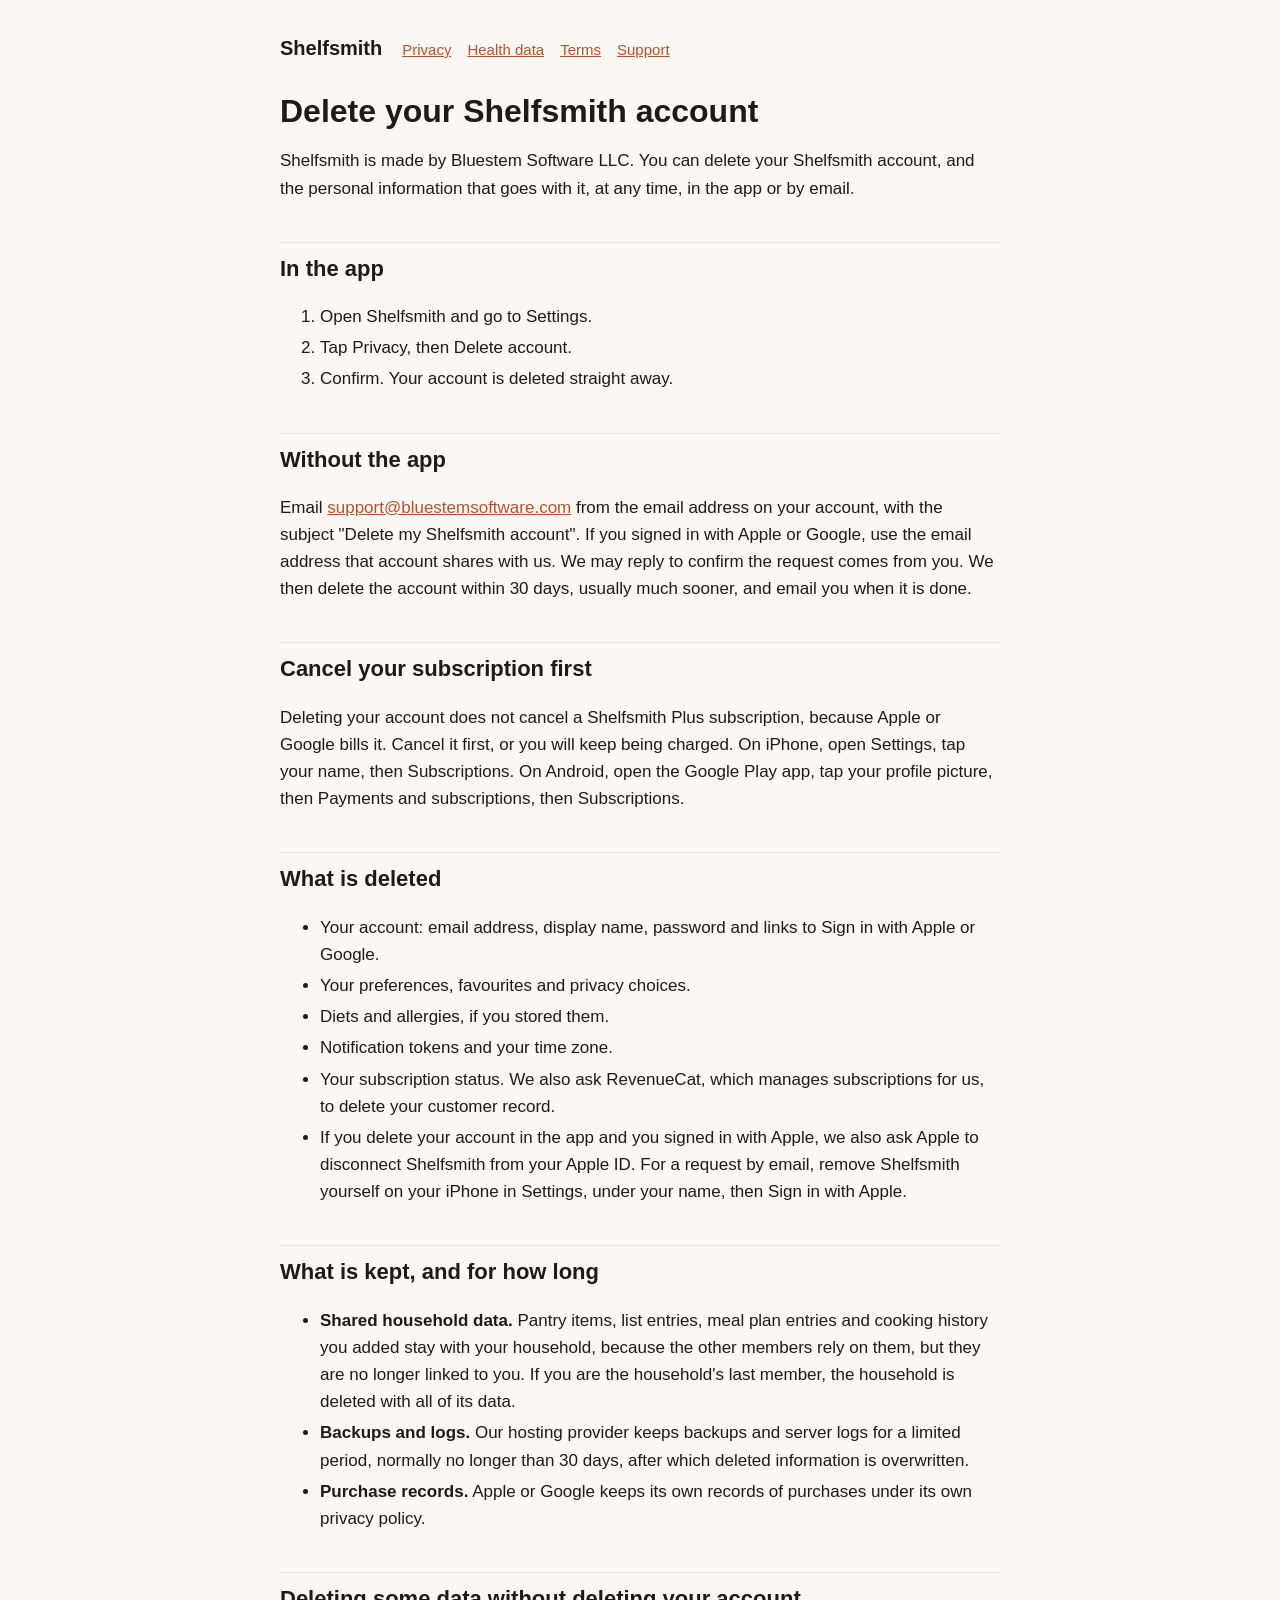
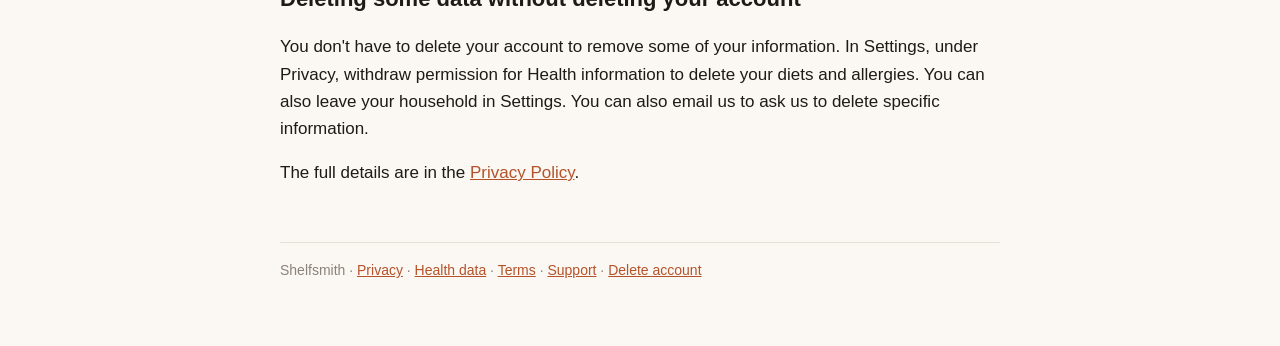
==== site/delete-account.html @ e6d18a07 "Add Google Play wording and an account deletion page Billing, cancelling and refunds now cover Googl" ====
<!doctype html>
<html lang="en">
<head>
<meta charset="utf-8">
<meta name="viewport" content="width=device-width, initial-scale=1">
<title>Delete your account · Shelfsmith</title>
<link rel="stylesheet" href="style.css">
</head>
<body>
<div class="wrap">
<header class="site">
  <a class="brand" href="./">Shelfsmith</a>
  <nav>
    <a href="privacy">Privacy</a>
    <a href="health-data">Health data</a>
    <a href="terms">Terms</a>
    <a href="./">Support</a>
  </nav>
</header>


<h1>Delete your Shelfsmith account</h1>
<p>Shelfsmith is made by Bluestem Software LLC. You can delete your Shelfsmith account, and the personal information that goes with it, at any time, in the app or by email.</p>

<h2>In the app</h2>
<ol>
  <li>Open Shelfsmith and go to Settings.</li>
  <li>Tap Privacy, then Delete account.</li>
  <li>Confirm. Your account is deleted straight away.</li>
</ol>

<h2>Without the app</h2>
<p>Email <a href="mailto:support@bluestemsoftware.com?subject=Delete%20my%20Shelfsmith%20account">support@bluestemsoftware.com</a> from the email address on your account, with the subject "Delete my Shelfsmith account". If you signed in with Apple or Google, use the email address that account shares with us. We may reply to confirm the request comes from you. We then delete the account within 30 days, usually much sooner, and email you when it is done.</p>

<h2>Cancel your subscription first</h2>
<p>Deleting your account does not cancel a Shelfsmith Plus subscription, because Apple or Google bills it. Cancel it first, or you will keep being charged. On iPhone, open Settings, tap your name, then Subscriptions. On Android, open the Google Play app, tap your profile picture, then Payments and subscriptions, then Subscriptions.</p>

<h2>What is deleted</h2>
<ul>
  <li>Your account: email address, display name, password and links to Sign in with Apple or Google.</li>
  <li>Your preferences, favourites and privacy choices.</li>
  <li>Diets and allergies, if you stored them.</li>
  <li>Notification tokens and your time zone.</li>
  <li>Your subscription status. We also ask RevenueCat, which manages subscriptions for us, to delete your customer record.</li>
  <li>If you delete your account in the app and you signed in with Apple, we also ask Apple to disconnect Shelfsmith from your Apple ID. For a request by email, remove Shelfsmith yourself on your iPhone in Settings, under your name, then Sign in with Apple.</li>
</ul>

<h2>What is kept, and for how long</h2>
<ul>
  <li><strong>Shared household data.</strong> Pantry items, list entries, meal plan entries and cooking history you added stay with your household, because the other members rely on them, but they are no longer linked to you. If you are the household's last member, the household is deleted with all of its data.</li>
  <li><strong>Backups and logs.</strong> Our hosting provider keeps backups and server logs for a limited period, normally no longer than 30 days, after which deleted information is overwritten.</li>
  <li><strong>Purchase records.</strong> Apple or Google keeps its own records of purchases under its own privacy policy.</li>
</ul>

<h2>Deleting some data without deleting your account</h2>
<p>You don't have to delete your account to remove some of your information. In Settings, under Privacy, withdraw permission for Health information to delete your diets and allergies. You can also leave your household in Settings. You can also email us to ask us to delete specific information.</p>

<p>The full details are in the <a href="privacy">Privacy Policy</a>.</p>

<footer class="site">Shelfsmith · <a href="privacy">Privacy</a> · <a href="health-data">Health data</a> · <a href="terms">Terms</a> · <a href="./">Support</a> · <a href="delete-account">Delete account</a></footer>
</div>
</body>
</html>
---- site/style.css ----
:root {
  --bg: #fbf7f2;
  --surface: #ffffff;
  --text: #1f1a16;
  --muted: #5f5750;
  --faint: #8b837b;
  --border: #e8e0d6;
  --primary: #b4532a;
  --banner: #fff4d6;
  --banner-border: #e9c46a;
}

* { box-sizing: border-box; }

html { -webkit-text-size-adjust: 100%; }

body {
  margin: 0;
  background: var(--bg);
  color: var(--text);
  font: 17px/1.6 -apple-system, BlinkMacSystemFont, "Segoe UI", Roboto, "Helvetica Neue", Arial, sans-serif;
  padding-inline: 20px;
}

.wrap { max-width: 720px; margin: 0 auto; padding-block: 32px 64px; }

header.site { display: flex; flex-wrap: wrap; align-items: baseline; gap: 8px 20px; margin-bottom: 28px; }
header.site .brand { font-weight: 700; font-size: 20px; color: var(--text); text-decoration: none; }
header.site nav { display: flex; flex-wrap: wrap; gap: 4px 16px; font-size: 15px; }

a { color: var(--primary); }

h1 { font-size: 32px; line-height: 1.2; margin: 0 0 6px; }
h2 { font-size: 22px; margin: 40px 0 8px; padding-top: 8px; border-top: 1px solid var(--border); }
h3 { font-size: 18px; margin: 24px 0 6px; }

.updated { color: var(--faint); font-size: 15px; margin: 0 0 24px; }

.draft {
  background: var(--banner);
  border: 1px solid var(--banner-border);
  border-radius: 10px;
  padding: 12px 16px;
  font-size: 15px;
  margin-bottom: 24px;
}

.summary {
  background: var(--surface);
  border: 1px solid var(--border);
  border-radius: 12px;
  padding: 4px 20px;
  margin: 20px 0;
}

.table-wrap { overflow-x: auto; margin: 12px 0; }
table { border-collapse: collapse; width: 100%; min-width: 520px; font-size: 15px; background: var(--surface); }
th, td { text-align: left; vertical-align: top; padding: 10px 12px; border: 1px solid var(--border); }
th { background: #f4ede4; }

li { margin: 4px 0; }

footer.site { margin-top: 56px; padding-top: 16px; border-top: 1px solid var(--border); color: var(--faint); font-size: 14px; }
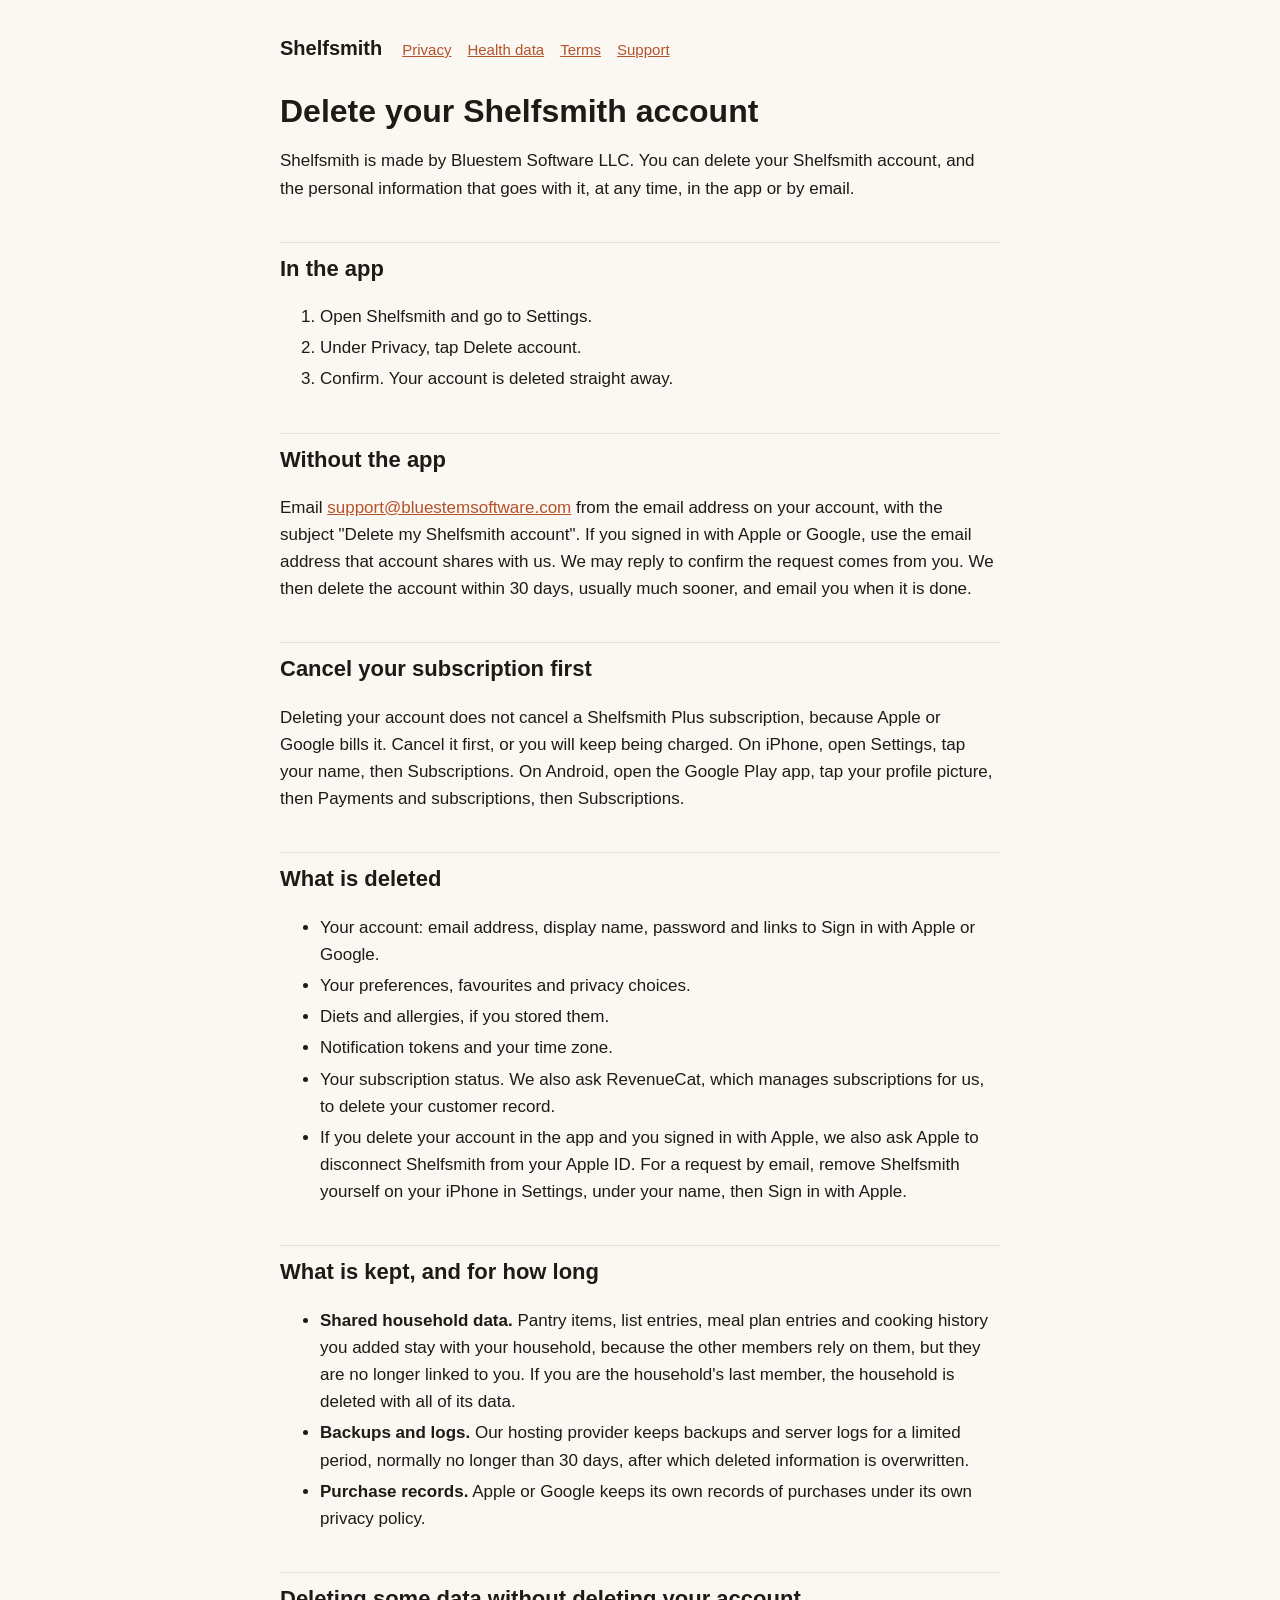
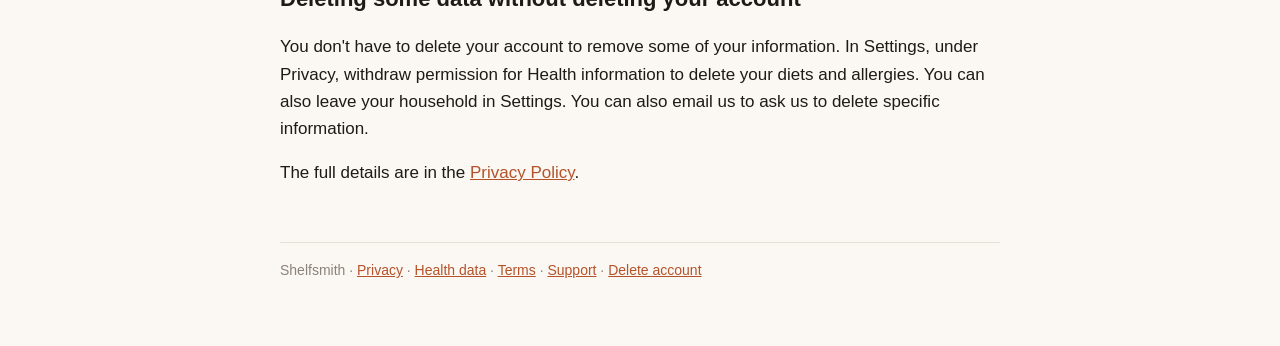
==== commit a29954aa: "Say where Delete account sits in Settings" ====
--- a/site/delete-account.html
+++ b/site/delete-account.html
@@ -25,7 +25,7 @@
 <h2>In the app</h2>
 <ol>
   <li>Open Shelfsmith and go to Settings.</li>
-  <li>Tap Privacy, then Delete account.</li>
+  <li>Under Privacy, tap Delete account.</li>
   <li>Confirm. Your account is deleted straight away.</li>
 </ol>
 
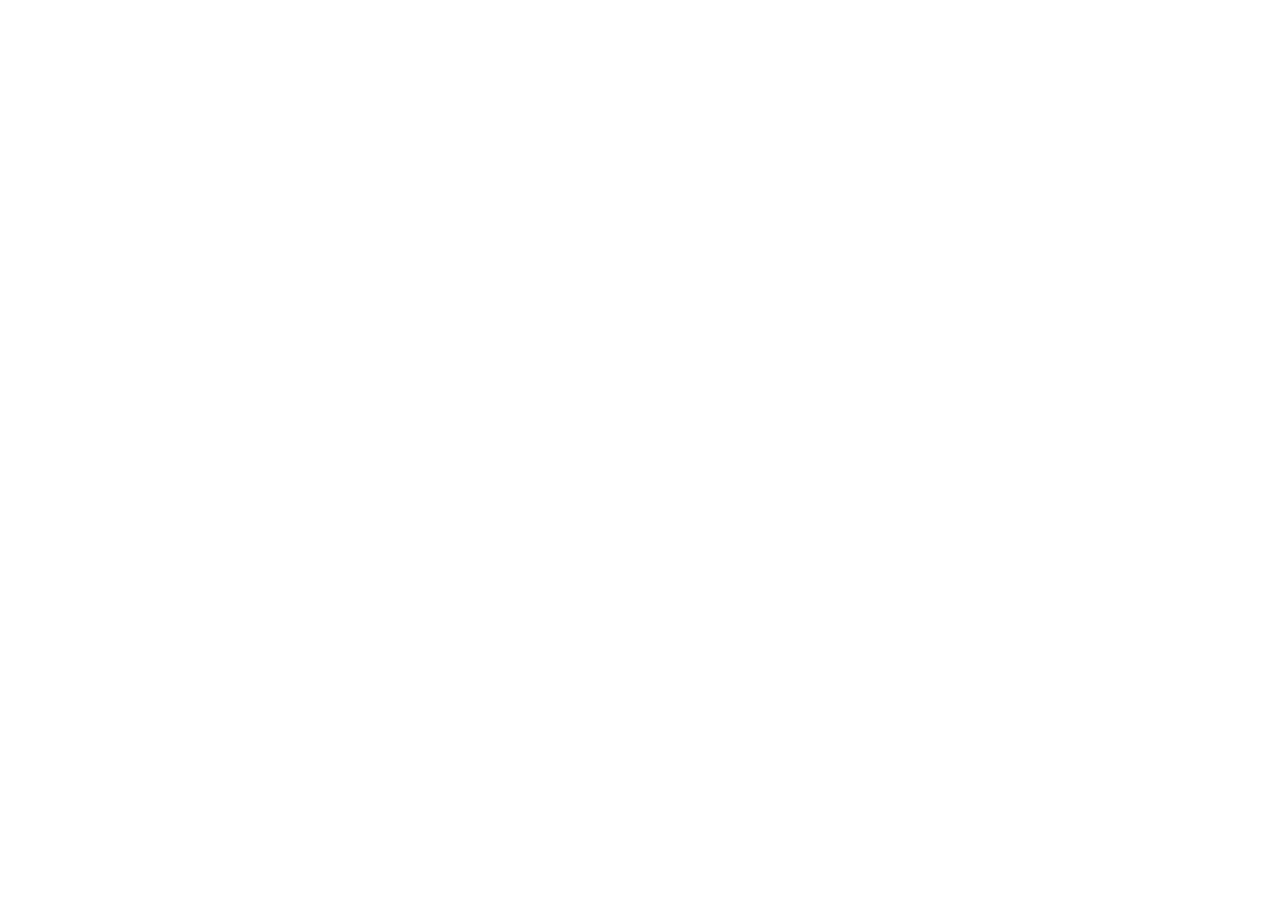
==== commit fa0cee14: "Redirect every page to bluestemsoftware.com/shelfsmith" ====
--- a/site/delete-account.html
+++ b/site/delete-account.html
@@ -4,60 +4,13 @@
 <meta charset="utf-8">
 <meta name="viewport" content="width=device-width, initial-scale=1">
 <title>Delete your account · Shelfsmith</title>
-<link rel="stylesheet" href="style.css">
+<link rel="canonical" href="https://bluestemsoftware.com/shelfsmith/delete-account.html">
+<meta name="robots" content="noindex">
+<script>location.replace('https://bluestemsoftware.com/shelfsmith/delete-account.html' + location.search + location.hash);</script>
+<meta http-equiv="refresh" content="0; url=https://bluestemsoftware.com/shelfsmith/delete-account.html">
+<style>body{margin:0;padding:2rem 1.25rem;background:#fbf7f2;color:#1f1a16;font:17px/1.6 -apple-system,BlinkMacSystemFont,"Segoe UI",Roboto,sans-serif}a{color:#b4532a}</style>
 </head>
 <body>
-<div class="wrap">
-<header class="site">
-  <a class="brand" href="./">Shelfsmith</a>
-  <nav>
-    <a href="privacy">Privacy</a>
-    <a href="health-data">Health data</a>
-    <a href="terms">Terms</a>
-    <a href="./">Support</a>
-  </nav>
-</header>
-
-
-<h1>Delete your Shelfsmith account</h1>
-<p>Shelfsmith is made by Bluestem Software LLC. You can delete your Shelfsmith account, and the personal information that goes with it, at any time, in the app or by email.</p>
-
-<h2>In the app</h2>
-<ol>
-  <li>Open Shelfsmith and go to Settings.</li>
-  <li>Under Privacy, tap Delete account.</li>
-  <li>Confirm. Your account is deleted straight away.</li>
-</ol>
-
-<h2>Without the app</h2>
-<p>Email <a href="mailto:support@bluestemsoftware.com?subject=Delete%20my%20Shelfsmith%20account">support@bluestemsoftware.com</a> from the email address on your account, with the subject "Delete my Shelfsmith account". If you signed in with Apple or Google, use the email address that account shares with us. We may reply to confirm the request comes from you. We then delete the account within 30 days, usually much sooner, and email you when it is done.</p>
-
-<h2>Cancel your subscription first</h2>
-<p>Deleting your account does not cancel a Shelfsmith Plus subscription, because Apple or Google bills it. Cancel it first, or you will keep being charged. On iPhone, open Settings, tap your name, then Subscriptions. On Android, open the Google Play app, tap your profile picture, then Payments and subscriptions, then Subscriptions.</p>
-
-<h2>What is deleted</h2>
-<ul>
-  <li>Your account: email address, display name, password and links to Sign in with Apple or Google.</li>
-  <li>Your preferences, favourites and privacy choices.</li>
-  <li>Diets and allergies, if you stored them.</li>
-  <li>Notification tokens and your time zone.</li>
-  <li>Your subscription status. We also ask RevenueCat, which manages subscriptions for us, to delete your customer record.</li>
-  <li>If you delete your account in the app and you signed in with Apple, we also ask Apple to disconnect Shelfsmith from your Apple ID. For a request by email, remove Shelfsmith yourself on your iPhone in Settings, under your name, then Sign in with Apple.</li>
-</ul>
-
-<h2>What is kept, and for how long</h2>
-<ul>
-  <li><strong>Shared household data.</strong> Pantry items, list entries, meal plan entries and cooking history you added stay with your household, because the other members rely on them, but they are no longer linked to you. If you are the household's last member, the household is deleted with all of its data.</li>
-  <li><strong>Backups and logs.</strong> Our hosting provider keeps backups and server logs for a limited period, normally no longer than 30 days, after which deleted information is overwritten.</li>
-  <li><strong>Purchase records.</strong> Apple or Google keeps its own records of purchases under its own privacy policy.</li>
-</ul>
-
-<h2>Deleting some data without deleting your account</h2>
-<p>You don't have to delete your account to remove some of your information. In Settings, under Privacy, withdraw permission for Health information to delete your diets and allergies. You can also leave your household in Settings. You can also email us to ask us to delete specific information.</p>
-
-<p>The full details are in the <a href="privacy">Privacy Policy</a>.</p>
-
-<footer class="site">Shelfsmith · <a href="privacy">Privacy</a> · <a href="health-data">Health data</a> · <a href="terms">Terms</a> · <a href="./">Support</a> · <a href="delete-account">Delete account</a></footer>
-</div>
+<p>This page has moved to <a href="https://bluestemsoftware.com/shelfsmith/delete-account.html">https://bluestemsoftware.com/shelfsmith/delete-account.html</a></p>
 </body>
 </html>
